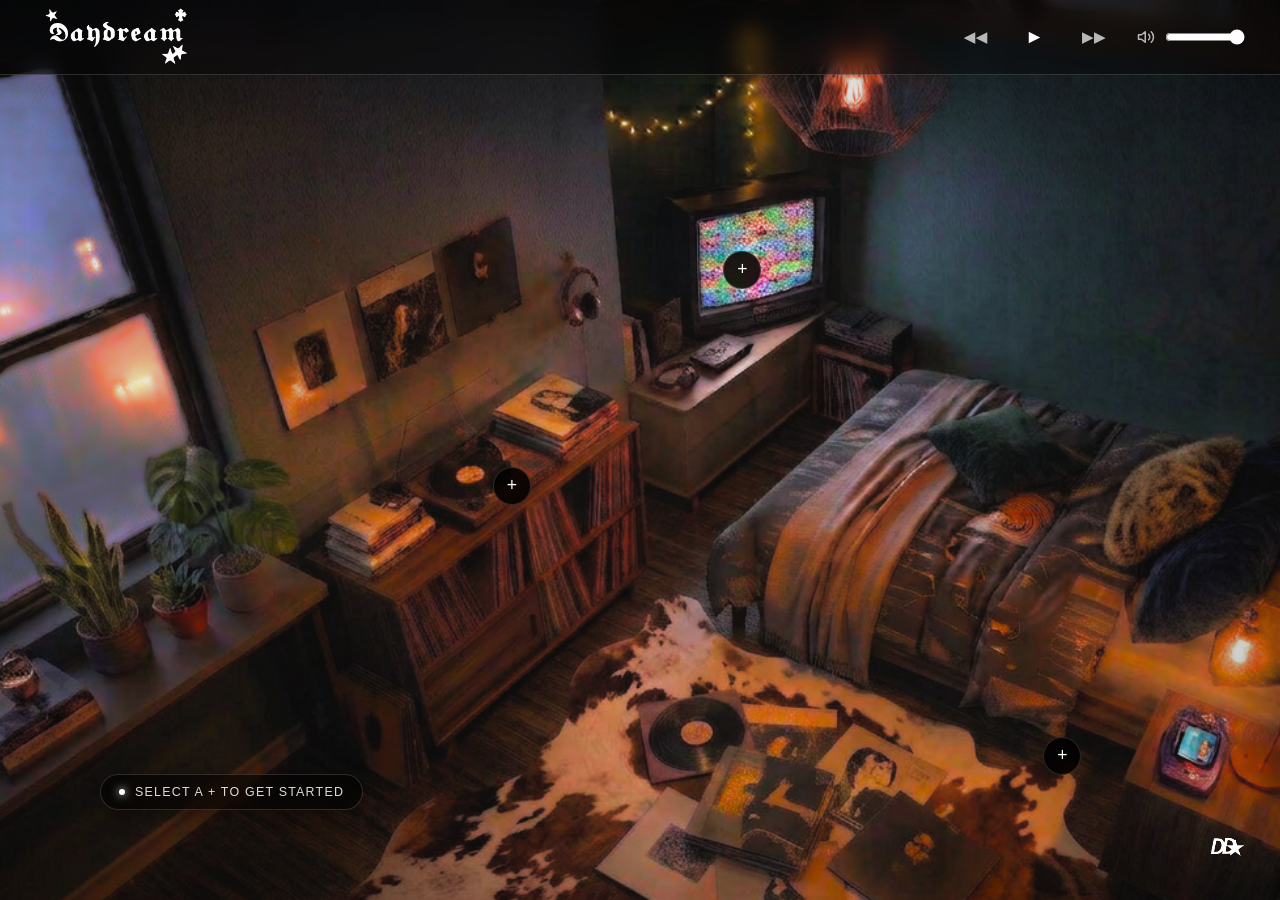
==== index.html @ a29df869 "Add files via upload" ====
<!DOCTYPE html>
<html lang="en">
<head>
    <meta charset="UTF-8">
    <meta name="viewport" content="width=device-width, initial-scale=1.0">
    <title>DAYDREAM | Interactive Audio Studio</title>
    <link rel="stylesheet" href="./scene.css">
</head>
<body>

    <header id="top-bar">
        <div class="top-bar-logo">
            <img src="./Images/DAYDREAM%20white.svg" alt="DAYDREAM Logo" class="secondary-logo-img">
        </div>
        <div class="top-bar-controls">
            <button id="top-prev-btn" class="top-ctrl-btn" aria-label="Previous Track">&#9664;&#9664;</button>
            <button id="top-play-btn" class="top-ctrl-btn sc-play-main" aria-label="Global Play / Pause">&#9658;</button>
            <button id="top-next-btn" class="top-ctrl-btn" aria-label="Next Track">&#9654;&#9654;</button>
            <div class="top-volume-wrapper">
                <svg class="top-vol-icon" viewBox="0 0 24 24" width="18" height="18" stroke="currentColor" stroke-width="2" fill="none" stroke-linecap="round" stroke-linejoin="round">
                    <polygon points="11 5 6 9 2 9 2 15 6 15 11 19 11 5"></polygon>
                    <path d="M19.07 4.93a10 10 0 0 1 0 14.14M15.54 8.46a5 5 0 0 1 0 7.07"></path>
                </svg>
                <input type="range" id="top-volume-slider" min="0" max="1" step="0.01" value="1" aria-label="Website Volume">
            </div>
        </div>
    </header>

    <main id="viewport">
        <div class="room-instruction">
            <span class="instruction-dot"></span>
            <span>Select a + to get started</span>
        </div>

        <div class="scene-wrapper">
            <img src="./Images/room_base.png" alt="Room Scene" class="room-bg">

            <button id="pin-music" class="hotspot-pin" style="top: 54%; left: 40%;" aria-label="Music Player">
                <span class="pin-icon">+</span>
                <span class="pin-label">
                    <span class="pin-title">Vinyl Player</span>
                    <span class="pin-sub">Listen to Tracks</span>
                </span>
            </button>

            <button id="pin-board" class="hotspot-pin" style="top: 84%; left: 83%;" aria-label="Sound Board">
                <span class="pin-icon">+</span>
                <span class="pin-label">
                    <span class="pin-title">Sound Board</span>
                    <span class="pin-sub">Sound Design & FX</span>
                </span>
            </button>

            <button id="pin-tv" class="hotspot-pin" style="top: 30%; left: 58%;" aria-label="Retro TV">
                <span class="pin-icon">+</span>
                <span class="pin-label">
                    <span class="pin-title">Watch TV</span>
                    <span class="pin-sub">Visual Media</span>
                </span>
            </button>
        </div>
    </main>

    <div class="corner-logo-fixed">
        <img src="./Images/DD%20white.svg" alt="DD Logo" class="footer-logo-img">
    </div>

    <div id="scrim" class="scrim"></div>

    <div id="modal-music" class="custom-modal">
        <button class="modal-close-btn" aria-label="Close modal">&times;</button>
        <div class="vinyl-sleeve-container">
            <div class="vinyl-disc">
                <div class="vinyl-label"></div>
            </div>
            <div class="vinyl-sleeve">
                <div class="sleeve-title">NOW PLAYING</div>
                <div class="vinyl-art-wrapper">
                    <iframe 
                        id="soundcloud-player" 
                        scrolling="no" 
                        frameborder="no" 
                        allow="autoplay; encrypted-media; clipboard-write" 
                        src="https://w.soundcloud.com/player/?url=https%3A//api.soundcloud.com/playlists/2013875739%3Fsecret_token%3Ds-tJqeAjSeWb6&color=%23ff5500&auto_play=false&hide_related=true&show_comments=false&show_user=false&show_reposts=false&show_teaser=false&visual=false">
                    </iframe>
                    <img id="dynamic-album-art" src="" alt="Album Art" class="album-art-layer">
                    <img src="./Images/Vinyl%20Texture.png" class="vinyl-texture-overlay" alt="Vinyl Texture">
                </div>
                <div class="sc-custom-controls">
                    <button id="sc-prev-btn" class="sc-ctrl-btn" aria-label="Previous Track">&#9664;&#9664;</button>
                    <button id="sc-play-btn" class="sc-ctrl-btn sc-play-main" aria-label="Play / Pause">&#9658;</button>
                    <button id="sc-next-btn" class="sc-ctrl-btn" aria-label="Next Track">&#9654;&#9654;</button>
                </div>
            </div>
        </div>
    </div>

    <div id="modal-tv" class="custom-modal">
        <button class="modal-close-btn" aria-label="Close modal">&times;</button>
        <div class="crt-tv-container">
            <div class="crt-screen-layer">
                <div id="youtube-player"></div>
                <div class="crt-title-blocker"></div>
                <div class="crt-left-blocker"></div>
                <div class="crt-logo-blocker"></div>
                <div class="crt-scanlines"></div>
                <div class="crt-diffuse-glow"></div>
                <div class="midnight-glow-overlay"></div>
            </div>
            <img src="./Images/TV Overlay.png" alt="Retro TV Frame" class="crt-overlay-img">
            
            <div class="tv-channel-controls">
                <button id="tv-prev-btn" class="tv-channel-btn" aria-label="Previous Video">&#9664; CH -</button>
                <span id="tv-channel-indicator" class="tv-channel-display">CH 01</span>
                <button id="tv-next-btn" class="tv-channel-btn" aria-label="Next Video">CH + &#9654;</button>
            </div>
        </div>
    </div>

    <div id="modal-board" class="custom-modal">
        <button class="modal-close-btn" aria-label="Close modal">&times;</button>
        <div class="gba-housing">
            <div class="gba-screen-bezel">
                <div class="gba-screen">
                    <div class="gba-fx-display">
                        <span id="fx-title" class="fx-label">01. SYNTH FX</span>
                        <strong id="fx-status">READY</strong>
                    </div>
                </div>
            </div>
            <div class="gba-controls-row">
                <div class="d-pad">
                    <button id="gba-prev-btn" class="d-pad-btn left" aria-label="Previous Track"></button>
                    <button id="gba-next-btn" class="d-pad-btn right" aria-label="Next Track"></button>
                    <button class="d-pad-btn up" aria-label="Up"></button>
                    <button class="d-pad-btn down" aria-label="Down"></button>
                    <div class="d-pad-center"></div>
                </div>
                <div class="action-buttons">
                    <button id="gba-play-btn" class="action-btn">A</button>
                    <button class="action-btn">B</button>
                </div>
            </div>
        </div>
    </div>

    <script src="https://w.soundcloud.com/player/api.js"></script>
    <script src="./script.js"></script>
</body>
</html>
---- scene.css ----
:root {
    --bg-color: #0b0b0b;
    --border-color: rgba(255, 255, 255, 0.15);
    --text-color: #ffffff;
    --top-bar-height: 75px;
}

* {
    box-sizing: border-box;
    margin: 0;
    padding: 0;
}

html, body {
    width: 100%;
    height: 100%;
    margin: 0;
    padding: 0;
    overflow: hidden;
    background-color: var(--bg-color);
    color: var(--text-color);
    font-family: -apple-system, BlinkMacSystemFont, 'Segoe UI', Roboto, Helvetica, Arial, sans-serif;
}

#top-bar {
    position: fixed;
    top: 0;
    left: 0;
    width: 100vw;
    height: var(--top-bar-height);
    background-color: rgba(0, 0, 0, 0.35);
    backdrop-filter: blur(10px);
    -webkit-backdrop-filter: blur(10px);
    z-index: 250; 
    display: flex;
    align-items: center;
    justify-content: space-between;
    padding: 0 35px;
    border-bottom: 1px solid var(--border-color);
    pointer-events: auto;
}

.top-bar-logo {
    display: flex;
    align-items: center;
}

.secondary-logo-img {
    height: 160px;
    width: auto;
    display: block;
}

.top-bar-controls {
    display: flex;
    align-items: center;
    gap: 25px;
}

.top-ctrl-btn {
    background: transparent;
    border: none;
    color: rgba(255, 255, 255, 0.7);
    padding: 6px;
    font-size: 0.85rem;
    font-weight: 600;
    letter-spacing: 1px;
    cursor: pointer;
    transition: color 0.2s ease, transform 0.2s ease;
}

.top-ctrl-btn:hover {
    color: #ffffff;
    transform: scale(1.15);
    background: transparent;
}

.top-volume-wrapper {
    display: flex;
    align-items: center;
    gap: 10px;
    background: transparent;
    border: none;
    padding: 0;
}

.top-vol-icon {
    width: 18px;
    height: 18px;
    stroke: rgba(255, 255, 255, 0.7);
    fill: none;
    display: block;
    transition: stroke 0.2s ease;
}

.top-volume-wrapper:hover .top-vol-icon {
    stroke: #ffffff;
}

#top-volume-slider {
    width: 80px;
    accent-color: #fff;
    cursor: pointer;
    background: transparent;
}

#viewport {
    position: fixed;
    top: 0;
    left: 0;
    width: 100vw;
    height: 100vh;
    overflow: hidden;
    display: flex;
    align-items: center;
    justify-content: center;
}

.room-instruction {
    position: fixed;
    left: 100px;
    bottom: 10%;
    z-index: 80;
    display: flex;
    align-items: center;
    gap: 10px;
    padding: 10px 18px;
    background: rgba(0, 0, 0, 0.6);
    backdrop-filter: blur(12px);
    -webkit-backdrop-filter: blur(12px);
    border: 1px solid var(--border-color);
    border-radius: 30px;
    font-size: 0.78rem;
    font-weight: 400;
    letter-spacing: 1.2px;
    text-transform: uppercase;
    color: rgba(255, 255, 255, 0.85);
    pointer-events: none;
    user-select: none;
    box-shadow: 0 4px 20px rgba(0, 0, 0, 0.4);
}

.instruction-dot {
    width: 6px;
    height: 6px;
    background-color: #ffffff;
    border-radius: 50%;
    box-shadow: 0 0 8px #ffffff;
    animation: pulseDot 2s infinite ease-in-out;
}

@keyframes pulseDot {
    0%, 100% { opacity: 0.3; transform: scale(0.8); }
    50% { opacity: 1; transform: scale(1.3); }
}

.scene-wrapper {
    position: relative;
    width: 100vw;
    height: 100vh;
    display: flex;
    align-items: center;
    justify-content: center;
}

.room-bg {
    width: 100vw;
    height: 100vh;
    object-fit: cover;
    object-position: center center;
    display: block;
    border: none;
    pointer-events: none;
    background-color: transparent;
}

.hotspot-pin {
    position: absolute;
    height: 38px;
    min-width: 38px;
    max-width: 38px;
    border-radius: 20px;
    background: rgba(0, 0, 0, 0.85);
    backdrop-filter: blur(10px);
    -webkit-backdrop-filter: blur(10px);
    border: 1px solid var(--border-color);
    color: #ffffff;
    display: inline-flex;
    align-items: center;
    padding: 0;
    cursor: pointer;
    z-index: 10;
    overflow: hidden;
    white-space: nowrap;
    outline: none;
    transform: translate(-50%, -50%);
    transition: max-width 0.45s cubic-bezier(0.16, 1, 0.3, 1),
                background-color 0.3s ease,
                border-color 0.3s ease,
                box-shadow 0.3s ease,
                transform 0.3s ease;
}

.hotspot-pin:hover {
    max-width: 280px;
    background: rgba(0, 0, 0, 0.95);
    border-color: rgba(255, 255, 255, 0.5);
    box-shadow: 0 8px 24px rgba(0, 0, 0, 0.6);
    transform: translate(-50%, -50%) scale(1.03);
}

.pin-icon {
    width: 36px;
    height: 36px;
    min-width: 36px;
    display: flex;
    align-items: center;
    justify-content: center;
    font-size: 1.1rem;
    font-weight: 300;
    line-height: 1;
    transition: transform 0.35s ease;
}

.hotspot-pin:hover .pin-icon {
    transform: rotate(45deg);
}

.pin-label {
    display: flex;
    flex-direction: column;
    justify-content: center;
    text-align: left;
    padding-right: 16px;
    padding-left: 2px;
    opacity: 0;
    transform: translateX(-6px);
    transition: opacity 0.3s ease 0.05s, transform 0.3s ease 0.05s;
    pointer-events: none;
}

.hotspot-pin:hover .pin-label {
    opacity: 1;
    transform: translateX(0);
}

.pin-title {
    font-size: 0.72rem;
    font-weight: 700;
    letter-spacing: 1px;
    text-transform: uppercase;
    color: #ffffff;
    line-height: 1.2;
}

.pin-sub {
    font-size: 0.63rem;
    color: rgba(255, 255, 255, 0.6);
    line-height: 1.2;
    margin-top: 1px;
}

.scrim {
    position: fixed;
    top: 0;
    left: 0;
    width: 100vw;
    height: 100vh;
    background: rgba(0, 0, 0, 0.75);
    backdrop-filter: blur(4px);
    -webkit-backdrop-filter: blur(4px);
    z-index: 150;
    opacity: 0;
    pointer-events: none;
    transition: opacity 0.5s ease;
}

.scrim.active {
    opacity: 1;
    pointer-events: auto;
}

.custom-modal {
    position: fixed;
    top: 50%;
    left: 50%;
    transform: translate(-50%, -50%) scale(0.85);
    z-index: 200;
    opacity: 0;
    pointer-events: none;
    visibility: hidden;
    transition: opacity 0.4s ease, transform 0.4s cubic-bezier(0.16, 1, 0.3, 1), visibility 0.4s ease;
}

.custom-modal.active {
    opacity: 1;
    pointer-events: auto;
    visibility: visible;
    transform: translate(-50%, -50%) scale(1);
}

.modal-close-btn {
    position: absolute;
    top: -40px;
    right: 0;
    background: none;
    border: none;
    color: #fff;
    font-size: 2.2rem;
    cursor: pointer;
    z-index: 210;
    line-height: 1;
}

.crt-tv-container {
    position: relative;
    width: 463px;
    max-width: 95vw;
    user-select: none;
    pointer-events: none;
}

.crt-overlay-img {
    position: relative;
    width: 100%;
    height: auto;
    display: block;
    z-index: 5;
    pointer-events: none;
    filter: drop-shadow(0 25px 50px rgba(0, 0, 0, 0.85));
}

.crt-screen-layer {
    position: absolute;
    top: 10.6%;
    left: 18.75%;
    width: 60.95%;
    height: 70%;
    background: #000;
    z-index: 2;
    pointer-events: auto;
    overflow: hidden;
    border-radius: 4px;
}

.crt-screen-layer iframe {
    position: absolute;
    top: 50%;
    left: 50%;
    transform: translate(-50%, -50%);
    width: 100%;
    height: 100%;
    border: none;
    object-fit: cover;
    z-index: 1;
    filter: contrast(135%) brightness(115%) saturate(125%);
    background: #000;
}

.crt-title-blocker {
    position: absolute;
    top: 0;
    left: 0;
    width: 100%;
    height: 25%;
    background: #000;
    z-index: 4;
    pointer-events: none;
}

.crt-left-blocker {
    position: absolute;
    top: 0;
    left: 0;
    width: 80%;
    height: 25%;
    background: #000;
    z-index: 4;
    pointer-events: none;
}

.crt-logo-blocker {
    position: absolute;
    bottom: 0;
    right: 0;
    width: 100%;
    height: 22%;
    background: #000;
    z-index: 4;
    pointer-events: none;
}

.crt-scanlines {
    position: absolute;
    top: 0;
    left: 0;
    width: 100%;
    height: 100%;
    pointer-events: none;
    z-index: 10;
    background: linear-gradient(rgba(18, 16, 16, 0) 50%, rgba(0, 0, 0, 0.24) 50%), 
                linear-gradient(90deg, rgba(255, 0, 80, 0.096), rgba(0, 255, 100, 0.064), rgba(0, 150, 255, 0.096), rgba(255, 140, 0, 0.096));
    background-size: 100% 3px, 8px 100%;
    opacity: 0.8;
    animation: crtFlicker 0.15s infinite;
}

.crt-diffuse-glow {
    position: absolute;
    top: 0;
    left: 0;
    width: 100%;
    height: 100%;
    pointer-events: none;
    z-index: 6;
    background: radial-gradient(circle at center, 
        rgba(0, 255, 100, 0.50) 0%, 
        rgba(0, 180, 255, 0.45) 35%, 
        rgba(255, 0, 150, 0.40) 70%, 
        rgba(255, 160, 0, 0.35) 100%);
    mix-blend-mode: screen;
    filter: brightness(1.6);
}

.midnight-glow-overlay {
    position: absolute;
    top: 0;
    left: 0;
    width: 100%;
    height: 100%;
    pointer-events: none;
    z-index: 11;
    background: 
        radial-gradient(circle at center, rgba(5, 10, 25, 0.15) 0%, rgba(2, 4, 10, 0.65) 90%),
        linear-gradient(135deg, rgba(10, 20, 50, 0.2), rgba(0, 0, 0, 0.5));
    mix-blend-mode: overlay;
    box-shadow: inset 0 0 35px rgba(0, 0, 0, 0.85);
    animation: midnightPulse 4s infinite ease-in-out;
}

@keyframes midnightPulse {
    0%, 100% { opacity: 0.75; }
    50% { opacity: 0.95; }
}

@keyframes crtFlicker {
    0% { opacity: 0.93; }
    50% { opacity: 1; }
    52% { opacity: 0.85; }
    54% { opacity: 0.98; }
    80% { opacity: 0.95; }
    100% { opacity: 0.93; }
}

.tv-channel-controls {
    position: absolute;
    bottom: -50px;
    left: 50%;
    transform: translateX(-50%);
    display: flex;
    align-items: center;
    gap: 20px;
    z-index: 10;
    pointer-events: auto;
    background: rgba(0, 0, 0, 0.75);
    padding: 8px 20px;
    border-radius: 20px;
    border: 1px solid rgba(255, 255, 255, 0.15);
    backdrop-filter: blur(8px);
}

.tv-channel-btn {
    background: transparent;
    border: none;
    color: rgba(255, 255, 255, 0.8);
    font-size: 0.75rem;
    font-weight: 700;
    letter-spacing: 1px;
    cursor: pointer;
    transition: color 0.2s ease, transform 0.2s ease;
}

.tv-channel-btn:hover {
    color: #ffffff;
    transform: scale(1.1);
}

.tv-channel-display {
    font-family: monospace;
    font-size: 0.85rem;
    color: #e63946;
    letter-spacing: 2px;
    min-width: 60px;
    text-align: center;
}

.vinyl-sleeve-container {
    position: relative;
    width: 380px;
    height: 440px;
    max-width: 80vw;
}

.vinyl-sleeve {
    position: absolute;
    top: 0;
    left: 0;
    width: 100%;
    height: 100%;
    background: transparent;
    border: none;
    z-index: 2;
    padding: 0;
    box-shadow: none;
    display: flex;
    flex-direction: column;
    justify-content: space-between;
}

.sleeve-title {
    font-size: 0.85rem;
    letter-spacing: 2px;
    margin-bottom: 8px;
    color: #fff;
    text-align: center;
}

.vinyl-art-wrapper {
    position: relative;
    width: 100%;
    aspect-ratio: 1 / 1;
    border-radius: 8px;
    overflow: hidden;
    background: #000;
    box-shadow: 0 15px 35px rgba(0,0,0,0.7);
}

.vinyl-art-wrapper iframe {
    position: absolute;
    top: -9999px;
    left: -9999px;
    width: 1px;
    height: 1px;
    opacity: 0;
    pointer-events: none;
}

.album-art-layer {
    position: absolute;
    top: 0;
    left: 0;
    width: 100%;
    height: 100%;
    object-fit: cover;
    z-index: 2;
    display: block;
}

.vinyl-texture-overlay {
    position: absolute;
    top: 0;
    left: 0;
    width: 100%;
    height: 100%;
    object-fit: cover;
    z-index: 5;
    pointer-events: none;
    mix-blend-mode: screen;
    opacity: 0.8;
}

.sc-custom-controls {
    display: flex;
    align-items: center;
    justify-content: center;
    gap: 25px;
    margin-top: 12px;
}

.sc-ctrl-btn {
    background: transparent;
    border: none;
    color: rgba(255, 255, 255, 0.7);
    padding: 6px;
    font-size: 0.85rem;
    cursor: pointer;
    transition: color 0.2s ease, transform 0.2s ease;
}

.sc-ctrl-btn:hover {
    color: #ffffff;
    transform: scale(1.15);
    background: transparent;
}

.sc-play-main {
    font-size: 1.2rem;
    font-weight: bold;
    color: #ffffff;
}

.vinyl-disc {
    position: absolute;
    top: 30px;
    left: 20px;
    width: 340px;
    height: 340px;
    background: repeating-radial-gradient(#111, #111 2px, #222 3px, #111 4px);
    border-radius: 50%;
    z-index: 1;
    display: flex;
    align-items: center;
    justify-content: center;
    transition: transform 0.6s cubic-bezier(0.16, 1, 0.3, 1);
    box-shadow: 0 10px 30px rgba(0,0,0,0.5);
}

.custom-modal.active .vinyl-disc {
    transform: translateX(130px) rotate(180deg);
}

.vinyl-label {
    width: 110px;
    height: 110px;
    background: #e63946;
    border-radius: 50%;
    border: 6px solid #000;
}

.gba-housing {
    width: 380px;
    max-width: 90vw;
    background: #2b2d42;
    border-radius: 25px 25px 40px 40px;
    padding: 20px;
    box-shadow: 0 20px 50px rgba(0,0,0,0.8);
    display: flex;
    flex-direction: column;
    gap: 20px;
}

.gba-screen-bezel {
    background: #111;
    padding: 15px;
    border-radius: 12px;
}

.gba-screen {
    background: #8ab17d;
    height: 150px;
    border-radius: 6px;
    padding: 15px;
    color: #1b263b;
    font-family: monospace;
    display: flex;
    align-items: center;
    justify-content: center;
    box-shadow: inset 0 0 10px rgba(0,0,0,0.2);
}

.gba-fx-display {
    text-align: center;
}

.fx-label {
    font-size: 0.7rem;
    letter-spacing: 1px;
    display: block;
    margin-bottom: 8px;
    opacity: 0.7;
}

.gba-controls-row {
    display: flex;
    justify-content: space-between;
    align-items: center;
    padding: 0 10px;
}

.d-pad {
    position: relative;
    width: 90px;
    height: 90px;
}

.d-pad-btn {
    position: absolute;
    background: #111;
    border: none;
    cursor: pointer;
}

.d-pad-btn.up { top: 0; left: 30px; width: 30px; height: 30px; }
.d-pad-btn.down { bottom: 0; left: 30px; width: 30px; height: 30px; }
.d-pad-btn.left { top: 30px; left: 0; width: 30px; height: 30px; }
.d-pad-btn.right { top: 30px; right: 0; width: 30px; height: 30px; }
.d-pad-center { position: absolute; top: 30px; left: 30px; width: 30px; height: 30px; background: #111; }

.action-buttons {
    display: flex;
    gap: 15px;
    transform: rotate(-12deg);
}

.action-btn {
    width: 42px;
    height: 42px;
    border-radius: 50%;
    background: #d62828;
    color: white;
    border: none;
    font-weight: bold;
    cursor: pointer;
    box-shadow: 0 4px 0 #900;
}

.action-btn:active {
    transform: translateY(4px);
    box-shadow: none;
}

.corner-logo-fixed {
    position: fixed;
    bottom: 30px;
    right: 30px;
    z-index: 90;
    pointer-events: none;
}

.footer-logo-img {
    height: 45px;
    width: auto;
    display: block;
}
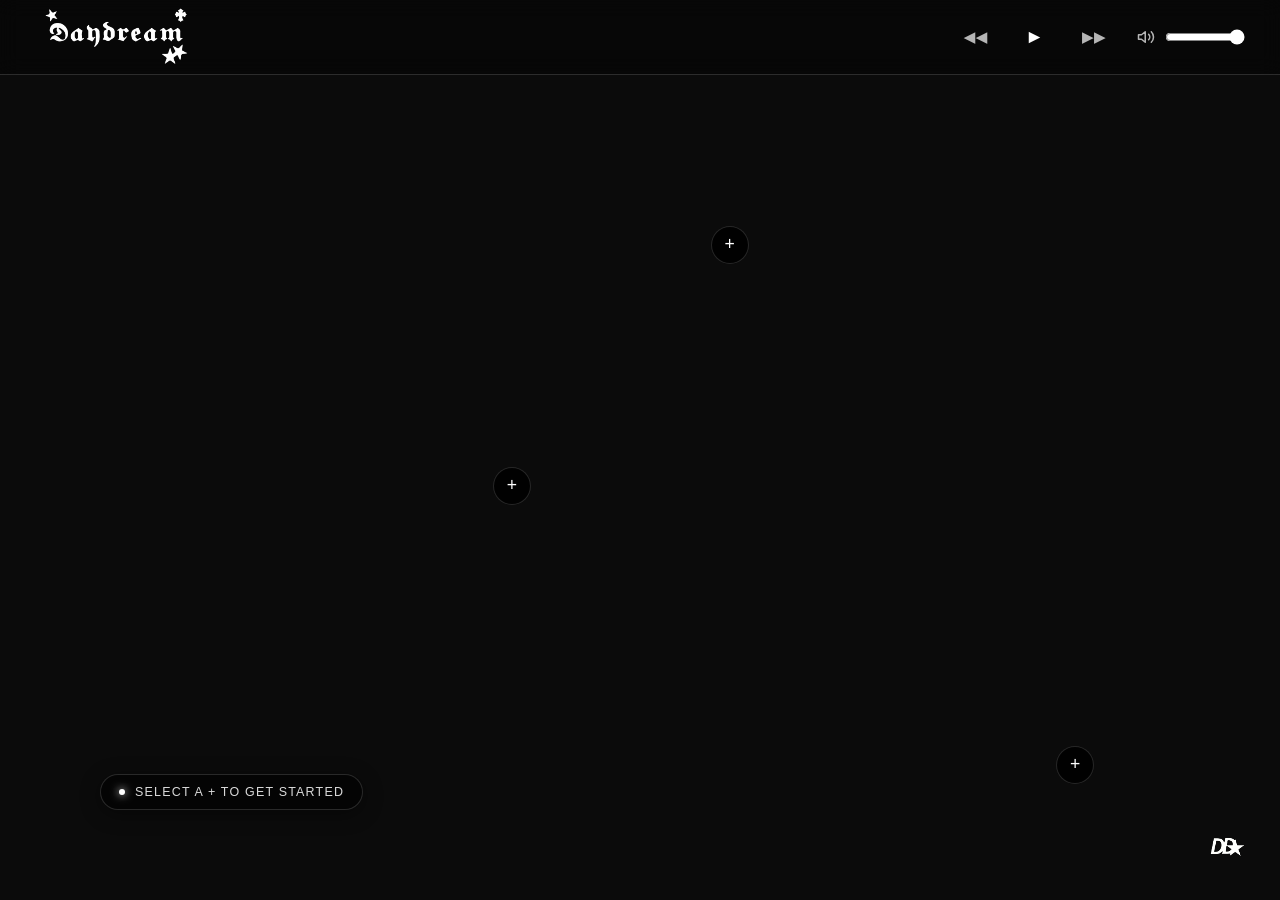
==== commit 90456929: "Update index.html" ====
--- a/index.html
+++ b/index.html
@@ -33,7 +33,7 @@
         </div>
 
         <div class="scene-wrapper">
-            <img src="./Images/room_base.png" alt="Room Scene" class="room-bg">
+            <!-- room_base.png is loaded via CSS background-image -->
 
             <button id="pin-music" class="hotspot-pin" style="top: 54%; left: 40%;" aria-label="Music Player">
                 <span class="pin-icon">+</span>
@@ -43,7 +43,7 @@
                 </span>
             </button>
 
-            <button id="pin-board" class="hotspot-pin" style="top: 84%; left: 83%;" aria-label="Sound Board">
+            <button id="pin-board" class="hotspot-pin" style="top: 85%; left: 84%;" aria-label="Sound Board">
                 <span class="pin-icon">+</span>
                 <span class="pin-label">
                     <span class="pin-title">Sound Board</span>
@@ -51,7 +51,7 @@
                 </span>
             </button>
 
-            <button id="pin-tv" class="hotspot-pin" style="top: 30%; left: 58%;" aria-label="Retro TV">
+            <button id="pin-tv" class="hotspot-pin" style="top: 27.2%; left: 57%;" aria-label="Retro TV">
                 <span class="pin-icon">+</span>
                 <span class="pin-label">
                     <span class="pin-title">Watch TV</span>
@@ -110,7 +110,7 @@
             <img src="./Images/TV Overlay.png" alt="Retro TV Frame" class="crt-overlay-img">
             
             <div class="tv-channel-controls">
-                <button id="tv-prev-btn" class="tv-channel-btn" aria-label="Previous Video">&#9664; CH -</button>
+                <button id="tv-prev-btn" class="tv-channel-btn" aria-label="Previous Video">CH - &#9664;</button>
                 <span id="tv-channel-indicator" class="tv-channel-display">CH 01</span>
                 <button id="tv-next-btn" class="tv-channel-btn" aria-label="Next Video">CH + &#9654;</button>
             </div>
@@ -119,8 +119,8 @@
 
     <div id="modal-board" class="custom-modal">
         <button class="modal-close-btn" aria-label="Close modal">&times;</button>
-        <div class="gba-housing">
-            <div class="gba-screen-bezel">
+        <div class="gba-housing-container">
+            <div class="gba-screen-layer">
                 <div class="gba-screen">
                     <div class="gba-fx-display">
                         <span id="fx-title" class="fx-label">01. SYNTH FX</span>
@@ -128,18 +128,12 @@
                     </div>
                 </div>
             </div>
-            <div class="gba-controls-row">
-                <div class="d-pad">
-                    <button id="gba-prev-btn" class="d-pad-btn left" aria-label="Previous Track"></button>
-                    <button id="gba-next-btn" class="d-pad-btn right" aria-label="Next Track"></button>
-                    <button class="d-pad-btn up" aria-label="Up"></button>
-                    <button class="d-pad-btn down" aria-label="Down"></button>
-                    <div class="d-pad-center"></div>
-                </div>
-                <div class="action-buttons">
-                    <button id="gba-play-btn" class="action-btn">A</button>
-                    <button class="action-btn">B</button>
-                </div>
+            <img src="./Images/GBA%20Overlay.png" alt="Game Boy Advance Overlay" class="gba-overlay-img">
+            
+            <div class="gba-interactive-controls">
+                <button id="gba-prev-btn" class="gba-hotspot-btn gba-dpad-left" aria-label="Previous Track"></button>
+                <button id="gba-next-btn" class="gba-hotspot-btn gba-dpad-right" aria-label="Next Track"></button>
+                <button id="gba-play-btn" class="gba-hotspot-btn gba-btn-a" aria-label="Play Sound"></button>
             </div>
         </div>
     </div>
@@ -147,4 +141,4 @@
     <script src="https://w.soundcloud.com/player/api.js"></script>
     <script src="./script.js"></script>
 </body>
-</html>+</html>
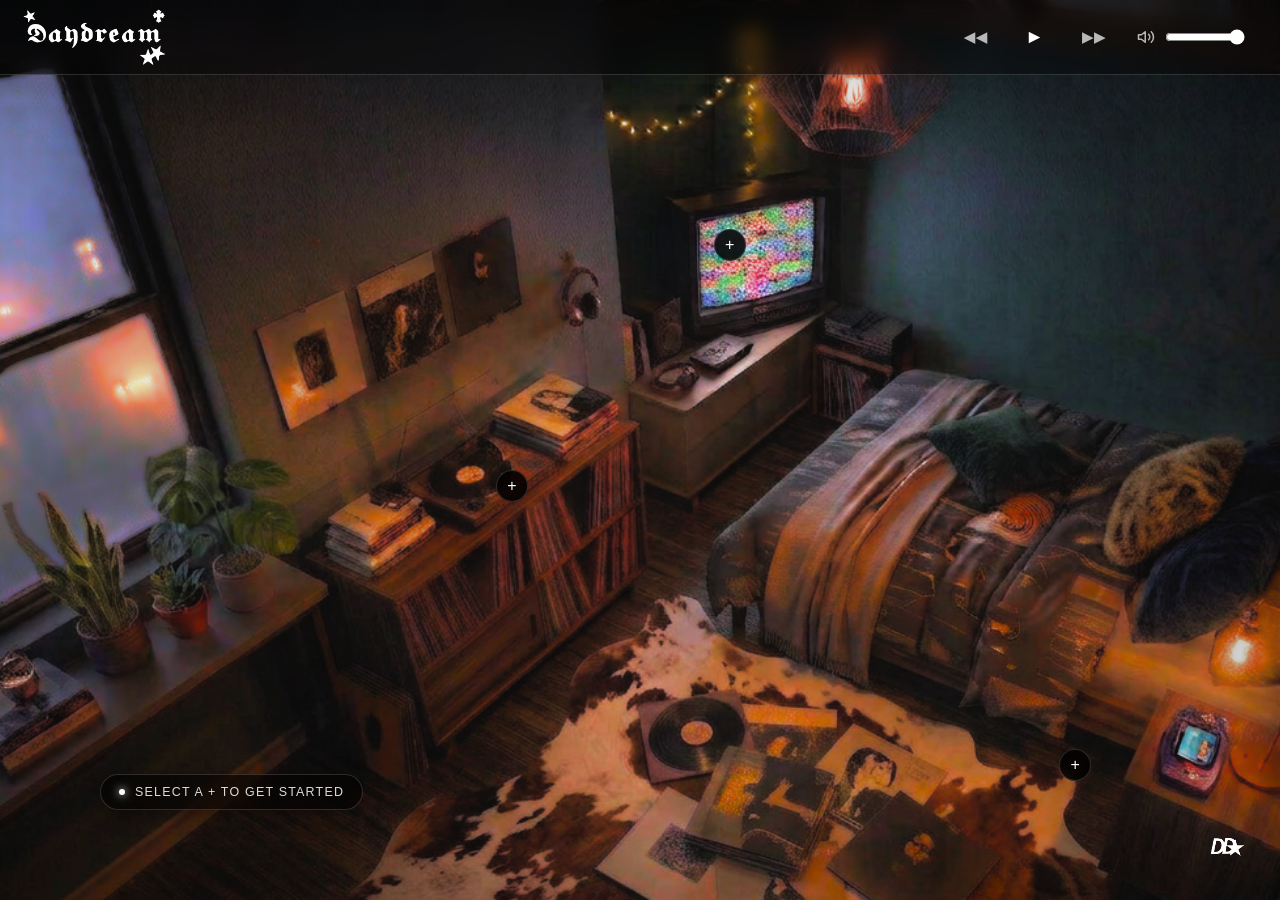
==== commit 2ebf4d54: "updates" ====
--- a/index.html
+++ b/index.html
@@ -33,8 +33,6 @@
         </div>
 
         <div class="scene-wrapper">
-            <!-- room_base.png is loaded via CSS background-image -->
-
             <button id="pin-music" class="hotspot-pin" style="top: 54%; left: 40%;" aria-label="Music Player">
                 <span class="pin-icon">+</span>
                 <span class="pin-label">
@@ -67,21 +65,22 @@
 
     <div id="scrim" class="scrim"></div>
 
+    <!-- Vinyl Player Modal -->
     <div id="modal-music" class="custom-modal">
-        <button class="modal-close-btn" aria-label="Close modal">&times;</button>
         <div class="vinyl-sleeve-container">
+            <button class="modal-close-btn vinyl-close-btn" aria-label="Close modal">&times;</button>
             <div class="vinyl-disc">
                 <div class="vinyl-label"></div>
             </div>
             <div class="vinyl-sleeve">
                 <div class="sleeve-title">NOW PLAYING</div>
                 <div class="vinyl-art-wrapper">
-                    <iframe 
-                        id="soundcloud-player" 
-                        scrolling="no" 
-                        frameborder="no" 
-                        allow="autoplay; encrypted-media; clipboard-write" 
-                        src="https://w.soundcloud.com/player/?url=https%3A//api.soundcloud.com/playlists/2013875739%3Fsecret_token%3Ds-tJqeAjSeWb6&color=%23ff5500&auto_play=false&hide_related=true&show_comments=false&show_user=false&show_reposts=false&show_teaser=false&visual=false">
+                    <iframe
+                        id="soundcloud-player"
+                        scrolling="no"
+                        frameborder="no"
+                        allow="autoplay; encrypted-media; clipboard-write"
+                        src="https://w.soundcloud.com/player/?url=https%3A//api.soundcloud.com/playlists/soundcloud%3Aplaylists%3A2013875739%3Fsecret_token%3Ds-tJqeAjSeWb6&color=%23ff5500&auto_play=false&hide_related=true&show_comments=false&show_user=false&show_reposts=false&show_teaser=false&visual=false">
                     </iframe>
                     <img id="dynamic-album-art" src="" alt="Album Art" class="album-art-layer">
                     <img src="./Images/Vinyl%20Texture.png" class="vinyl-texture-overlay" alt="Vinyl Texture">
@@ -95,9 +94,10 @@
         </div>
     </div>
 
+    <!-- TV Modal -->
     <div id="modal-tv" class="custom-modal">
-        <button class="modal-close-btn" aria-label="Close modal">&times;</button>
         <div class="crt-tv-container">
+            <button class="modal-close-btn tv-close-btn" aria-label="Close modal">&times;</button>
             <div class="crt-screen-layer">
                 <div id="youtube-player"></div>
                 <div class="crt-title-blocker"></div>
@@ -117,11 +117,16 @@
         </div>
     </div>
 
+    <!-- Sound Board (GBA) Modal -->
     <div id="modal-board" class="custom-modal">
-        <button class="modal-close-btn" aria-label="Close modal">&times;</button>
         <div class="gba-housing-container">
+            <button class="modal-close-btn board-close-btn" aria-label="Close modal">&times;</button>
             <div class="gba-screen-layer">
                 <div class="gba-screen">
+                    <!-- GBA Boot Logo Animation Layer -->
+                    <div id="gba-boot-screen">
+                        <img src="./Images/GBA Open Logo.png" alt="Game Boy Advance Boot Logo" class="gba-open-logo-img">
+                    </div>
                     <div class="gba-fx-display">
                         <span id="fx-title" class="fx-label">01. SYNTH FX</span>
                         <strong id="fx-status">READY</strong>
@@ -131,9 +136,9 @@
             <img src="./Images/GBA%20Overlay.png" alt="Game Boy Advance Overlay" class="gba-overlay-img">
             
             <div class="gba-interactive-controls">
-                <button id="gba-prev-btn" class="gba-hotspot-btn gba-dpad-left" aria-label="Previous Track"></button>
-                <button id="gba-next-btn" class="gba-hotspot-btn gba-dpad-right" aria-label="Next Track"></button>
-                <button id="gba-play-btn" class="gba-hotspot-btn gba-btn-a" aria-label="Play Sound"></button>
+                <button id="gba-prev-btn" class="gba-hotspot-btn gba-dpad-left" aria-label="Up / Previous"></button>
+                <button id="gba-next-btn" class="gba-hotspot-btn gba-dpad-right" aria-label="Down / Next"></button>
+                <button id="gba-play-btn" class="gba-hotspot-btn gba-btn-a" aria-label="Confirm / Play"></button>
             </div>
         </div>
     </div>
@@ -141,4 +146,4 @@
     <script src="https://w.soundcloud.com/player/api.js"></script>
     <script src="./script.js"></script>
 </body>
-</html>
+</html>
--- a/scene.css
+++ b/scene.css
@@ -1,3 +1,10 @@
+@font-face {
+    font-family: 'GBA Font';
+    src: url('./Fonts/GBA font.ttf') format('truetype');
+    font-weight: normal;
+    font-style: normal;
+}
+
 :root {
     --bg-color: #0b0b0b;
     --border-color: rgba(255, 255, 255, 0.15);
@@ -19,7 +26,7 @@
     overflow: hidden;
     background-color: var(--bg-color);
     color: var(--text-color);
-    font-family: -apple-system, BlinkMacSystemFont, 'Segoe UI', Roboto, Helvetica, Arial, sans-serif;
+    font-family: -apple-system, BlinkMacSystemFont, 'Segoe UI', Roboto, sans-serif;
 }
 
 #top-bar {
@@ -43,6 +50,8 @@
 .top-bar-logo {
     display: flex;
     align-items: center;
+    margin-left: -22px;
+    margin-top: 2.8px;
 }
 
 .secondary-logo-img {
@@ -114,6 +123,7 @@
     display: flex;
     align-items: center;
     justify-content: center;
+    background-color: var(--bg-color);
 }
 
 .room-instruction {
@@ -161,40 +171,39 @@
     display: flex;
     align-items: center;
     justify-content: center;
-}
-
-.room-bg {
-    width: 100vw;
-    height: 100vh;
-    object-fit: cover;
-    object-position: center center;
-    display: block;
-    border: none;
-    pointer-events: none;
-    background-color: transparent;
+    background-image: url('./Images/room_base.png');
+    background-size: cover;
+    background-position: center;
+    background-repeat: no-repeat;
 }
 
 .hotspot-pin {
     position: absolute;
-    height: 38px;
-    min-width: 38px;
-    max-width: 38px;
-    border-radius: 20px;
+    width: 32px;
+    height: 32px;
+    min-width: 32px;
+    min-height: 32px;
+    max-width: 32px;
+    max-height: 32px;
+    padding: 0;
+    margin: 0;
+    border-radius: 16px;
     background: rgba(0, 0, 0, 0.85);
     backdrop-filter: blur(10px);
     -webkit-backdrop-filter: blur(10px);
     border: 1px solid var(--border-color);
     color: #ffffff;
-    display: inline-flex;
-    align-items: center;
-    padding: 0;
+    display: flex;
+    align-items: center;
+    justify-content: flex-start;
     cursor: pointer;
     z-index: 10;
     overflow: hidden;
     white-space: nowrap;
     outline: none;
     transform: translate(-50%, -50%);
-    transition: max-width 0.45s cubic-bezier(0.16, 1, 0.3, 1),
+    transition: width 0.45s cubic-bezier(0.16, 1, 0.3, 1),
+                padding-right 0.45s cubic-bezier(0.16, 1, 0.3, 1),
                 background-color 0.3s ease,
                 border-color 0.3s ease,
                 box-shadow 0.3s ease,
@@ -202,7 +211,9 @@
 }
 
 .hotspot-pin:hover {
-    max-width: 280px;
+    width: auto;
+    max-width: none;
+    padding-right: 18px;
     background: rgba(0, 0, 0, 0.95);
     border-color: rgba(255, 255, 255, 0.5);
     box-shadow: 0 8px 24px rgba(0, 0, 0, 0.6);
@@ -210,15 +221,21 @@
 }
 
 .pin-icon {
-    width: 36px;
-    height: 36px;
-    min-width: 36px;
-    display: flex;
-    align-items: center;
-    justify-content: center;
-    font-size: 1.1rem;
+    display: flex;
+    align-items: center;
+    justify-content: center;
+    min-width: 32px;
+    width: 32px;
+    height: 32px;
+    margin: 0;
+    padding: 0;
+    font-size: 1.0rem;
     font-weight: 300;
     line-height: 1;
+    flex-shrink: 0;
+    position: relative;
+    top: 0px; 
+    left: -1px; 
     transition: transform 0.35s ease;
 }
 
@@ -227,11 +244,15 @@
 }
 
 .pin-label {
+    position: relative;
+    top: auto;
+    left: auto;
+    height: 32px;
     display: flex;
     flex-direction: column;
     justify-content: center;
     text-align: left;
-    padding-right: 16px;
+    padding-right: 0px;
     padding-left: 2px;
     opacity: 0;
     transform: translateX(-6px);
@@ -282,46 +303,82 @@
 
 .custom-modal {
     position: fixed;
-    top: 50%;
-    left: 50%;
-    transform: translate(-50%, -50%) scale(0.85);
+    top: 0;
+    left: 0;
+    width: 100vw;
+    height: 100vh;
+    display: flex;
+    align-items: center;
+    justify-content: center;
     z-index: 200;
     opacity: 0;
     pointer-events: none;
     visibility: hidden;
-    transition: opacity 0.4s ease, transform 0.4s cubic-bezier(0.16, 1, 0.3, 1), visibility 0.4s ease;
+    margin: 0;
+    transition: opacity 0.4s ease, visibility 0.4s ease;
 }
 
 .custom-modal.active {
     opacity: 1;
     pointer-events: auto;
     visibility: visible;
-    transform: translate(-50%, -50%) scale(1);
 }
 
 .modal-close-btn {
     position: absolute;
-    top: -40px;
-    right: 0;
-    background: none;
+    background: transparent;
     border: none;
-    color: #fff;
-    font-size: 2.2rem;
+    width: auto;
+    height: auto;
+    display: flex;
+    align-items: center;
+    justify-content: center;
+    color: rgba(255, 255, 255, 0.6);
+    font-size: 2rem;
     cursor: pointer;
-    z-index: 210;
+    z-index: 300;
     line-height: 1;
-}
-
-.crt-tv-container {
+    transition: color 0.2s ease, transform 0.2s ease;
+}
+
+.modal-close-btn:hover {
+    background: transparent;
+    color: #ffffff;
+    transform: scale(1.15);
+}
+
+.vinyl-close-btn {
+    top: -25px;
+    right: -25px;
+}
+
+.tv-close-btn {
+    top: 10px;
+    right: -25px;
+}
+
+.board-close-btn {
+    top: 40px;
+    right: -40px;
+}
+
+.crt-tv-container,
+.vinyl-sleeve-container,
+.gba-housing-container {
     position: relative;
-    width: 463px;
-    max-width: 95vw;
+    width: 420px;
+    height: 440px;
+    max-width: 90vw;
+    max-height: 90vh;
+    display: flex;
+    flex-direction: column;
+    align-items: center;
+    justify-content: center;
     user-select: none;
-    pointer-events: none;
 }
 
 .crt-overlay-img {
-    position: relative;
+    position: absolute;
     width: 100%;
     height: auto;
     display: block;
@@ -332,10 +389,10 @@
 
 .crt-screen-layer {
     position: absolute;
-    top: 10.6%;
+    top: 20%;
     left: 18.75%;
     width: 60.95%;
-    height: 70%;
+    height: 50%;
     background: #000;
     z-index: 2;
     pointer-events: auto;
@@ -362,7 +419,7 @@
     top: 0;
     left: 0;
     width: 100%;
-    height: 25%;
+    height: 22.3%;
     background: #000;
     z-index: 4;
     pointer-events: none;
@@ -373,7 +430,7 @@
     top: 0;
     left: 0;
     width: 80%;
-    height: 25%;
+    height: 22.3%;
     background: #000;
     z-index: 4;
     pointer-events: none;
@@ -486,7 +543,6 @@
 }
 
 .tv-channel-display {
-    font-family: monospace;
     font-size: 0.85rem;
     color: #e63946;
     letter-spacing: 2px;
@@ -494,17 +550,8 @@
     text-align: center;
 }
 
-.vinyl-sleeve-container {
-    position: relative;
-    width: 380px;
-    height: 440px;
-    max-width: 80vw;
-}
-
 .vinyl-sleeve {
     position: absolute;
-    top: 0;
-    left: 0;
     width: 100%;
     height: 100%;
     background: transparent;
@@ -514,7 +561,8 @@
     box-shadow: none;
     display: flex;
     flex-direction: column;
-    justify-content: space-between;
+    justify-content: center;
+    align-items: center;
 }
 
 .sleeve-title {
@@ -527,7 +575,7 @@
 
 .vinyl-art-wrapper {
     position: relative;
-    width: 100%;
+    width: 320px;
     aspect-ratio: 1 / 1;
     border-radius: 8px;
     overflow: hidden;
@@ -601,122 +649,177 @@
 
 .vinyl-disc {
     position: absolute;
-    top: 30px;
-    left: 20px;
-    width: 340px;
-    height: 340px;
-    background: repeating-radial-gradient(#111, #111 2px, #222 3px, #111 4px);
+    width: 337px;
+    height: 337px;
+    background-image: url('./Images/vinyl%20record.png');
+    background-size: cover;
+    background-position: center;
+    background-repeat: no-repeat;
     border-radius: 50%;
     z-index: 1;
-    display: flex;
-    align-items: center;
-    justify-content: center;
+    display: absolute;
+    left: 65px;
+    top: 40px;
+    align-items: center;
+    justify-content: center;
+    transform: translateX(120px) rotate(180deg);
     transition: transform 0.6s cubic-bezier(0.16, 1, 0.3, 1);
-    box-shadow: 0 10px 30px rgba(0,0,0,0.5);
+    box-shadow: none;
 }
 
 .custom-modal.active .vinyl-disc {
-    transform: translateX(130px) rotate(180deg);
+    transform: translateX(120px) rotate(180deg);
+}
+
+@keyframes spinRecord {
+    0% {
+        transform: translateX(120px) rotate(180deg);
+    }
+    100% {
+        transform: translateX(120px) rotate(540deg);
+    }
+}
+
+.vinyl-disc.spinning {
+    animation: spinRecord 3s linear infinite;
+    animation-play-state: running;
+}
+
+.vinyl-disc.paused {
+    animation-play-state: paused;
 }
 
 .vinyl-label {
-    width: 110px;
-    height: 110px;
-    background: #e63946;
-    border-radius: 50%;
-    border: 6px solid #000;
-}
-
-.gba-housing {
-    width: 380px;
-    max-width: 90vw;
-    background: #2b2d42;
-    border-radius: 25px 25px 40px 40px;
-    padding: 20px;
-    box-shadow: 0 20px 50px rgba(0,0,0,0.8);
+    display: none;
+}
+
+.gba-overlay-img {
+    position: absolute;
+    width: 100%;
+    height: auto;
+    display: block;
+    z-index: 5;
+    pointer-events: none;
+    filter: drop-shadow(0 25px 50px rgba(0, 0, 0, 0.85));
+}
+
+.gba-screen-layer {
+    position: absolute;
+    top: 32.05%;
+    left: 27%;
+    width: 60%;
+    height: 30%;
+    background: #8ab17d;
+    z-index: 2;
+    pointer-events: auto;
+    overflow: hidden;
+    border-radius: 8px;
+    display: flex;
+    align-items: center;
+    justify-content: center;
+    font-family: 'GBA Font', sans-serif;
+}
+
+.gba-screen {
+    width: 100%;
+    height: 100%;
+    padding: 6px 8px;
+    color: #1b263b;
     display: flex;
     flex-direction: column;
-    gap: 20px;
-}
-
-.gba-screen-bezel {
-    background: #111;
-    padding: 15px;
-    border-radius: 12px;
-}
-
-.gba-screen {
-    background: #8ab17d;
-    height: 150px;
-    border-radius: 6px;
-    padding: 15px;
+    align-items: stretch;
+    justify-content: flex-start;
+    box-shadow: inset 0 0 15px rgba(0,0,0,0.3);
+    font-family: 'GBA Font', sans-serif;
+    overflow-y: auto;
+    overflow-x: hidden;
+    scroll-behavior: smooth;
+    box-sizing: border-box;
+}
+
+.gba-menu-list {
+    display: flex;
+    flex-direction: column;
+    width: 100%;
+    justify-content: flex-start;
+    gap: 2px;
+}
+
+.gba-menu-item {
+    font-size: 0.52rem;
     color: #1b263b;
-    font-family: monospace;
-    display: flex;
-    align-items: center;
-    justify-content: center;
-    box-shadow: inset 0 0 10px rgba(0,0,0,0.2);
+    padding: 3px 5px;
+    line-height: 1.2;
+    border-radius: 2px;
+    white-space: nowrap;
+    overflow: hidden;
+    text-overflow: ellipsis;
+    transition: background 0.1s ease, color 0.1s ease;
+    font-family: 'GBA Font', sans-serif;
+    flex-shrink: 0;
+    width: 100%;
+    box-sizing: border-box;
+}
+
+.gba-menu-item.active {
+    background: #1b263b;
+    color: #8ab17d;
+    font-weight: bold;
 }
 
 .gba-fx-display {
     text-align: center;
+    width: 100%;
+    font-family: 'GBA Font', sans-serif;
 }
 
 .fx-label {
-    font-size: 0.7rem;
+    font-size: 0.75rem;
     letter-spacing: 1px;
     display: block;
     margin-bottom: 8px;
     opacity: 0.7;
 }
 
-.gba-controls-row {
-    display: flex;
-    justify-content: space-between;
-    align-items: center;
-    padding: 0 10px;
-}
-
-.d-pad {
-    position: relative;
-    width: 90px;
-    height: 90px;
-}
-
-.d-pad-btn {
-    position: absolute;
-    background: #111;
+.gba-interactive-controls {
+    position: absolute;
+    top: 0;
+    left: 0;
+    width: 100%;
+    height: 100%;
+    z-index: 10;
+    pointer-events: none;
+}
+
+.gba-hotspot-btn {
+    position: absolute;
+    background: transparent;
     border: none;
     cursor: pointer;
-}
-
-.d-pad-btn.up { top: 0; left: 30px; width: 30px; height: 30px; }
-.d-pad-btn.down { bottom: 0; left: 30px; width: 30px; height: 30px; }
-.d-pad-btn.left { top: 30px; left: 0; width: 30px; height: 30px; }
-.d-pad-btn.right { top: 30px; right: 0; width: 30px; height: 30px; }
-.d-pad-center { position: absolute; top: 30px; left: 30px; width: 30px; height: 30px; background: #111; }
-
-.action-buttons {
-    display: flex;
-    gap: 15px;
-    transform: rotate(-12deg);
-}
-
-.action-btn {
-    width: 42px;
-    height: 42px;
+    pointer-events: auto;
+    outline: none;
+}
+
+.gba-dpad-left {
+    top: 37%;
+    left: 6%;
+    width: 45px;
+    height: 20px;
+}
+
+.gba-dpad-right {
+    top: 37%;
+    left: 13%;
+    width: 45px;
+    height: 20px;
+}
+
+.gba-btn-a {
+    top: 64%;
+    right: 17%;
+    width: 45px;
+    height: 45px;
     border-radius: 50%;
-    background: #d62828;
-    color: white;
-    border: none;
-    font-weight: bold;
-    cursor: pointer;
-    box-shadow: 0 4px 0 #900;
-}
-
-.action-btn:active {
-    transform: translateY(4px);
-    box-shadow: none;
 }
 
 .corner-logo-fixed {
@@ -731,4 +834,59 @@
     height: 45px;
     width: auto;
     display: block;
+}
+
+#gba-boot-screen {
+    position: absolute;
+    top: 4%;
+    left: -7.5%;
+    width: 90%;
+    height: 90%;
+    background-color: #8ab17d;
+    display: flex;
+    align-items: center;
+    justify-content: center;
+    z-index: 20;
+    opacity: 0;
+    pointer-events: none;
+    transition: opacity 0.3s ease;
+}
+
+#gba-boot-screen.active {
+    opacity: 1;
+    pointer-events: auto;
+}
+
+.gba-open-logo-img {
+    width: 80%;
+    height: auto;
+    transform: translateY(-20px) scale(0.9);
+    opacity: 0;
+}
+
+#gba-boot-screen.play-animation .gba-open-logo-img {
+    animation: gbaBootDrop 1.8s cubic-bezier(0.1, 0.9, 0.2, 1) 0.25s forwards;
+}
+
+@keyframes gbaBootDrop {
+    0% {
+        transform: translateY(-40px) scale(0.8);
+        opacity: 0;
+    }
+    30% {
+        transform: translateY(0) scale(1.05);
+        opacity: 1;
+    }
+    50% {
+        transform: translateY(0) scale(1);
+        opacity: 1;
+    }
+    80% {
+        transform: translateY(0) scale(1);
+        opacity: 1;
+    }
+    100% {
+        transform: translateY(0) scale(1);
+        opacity: 0;
+    }
 }
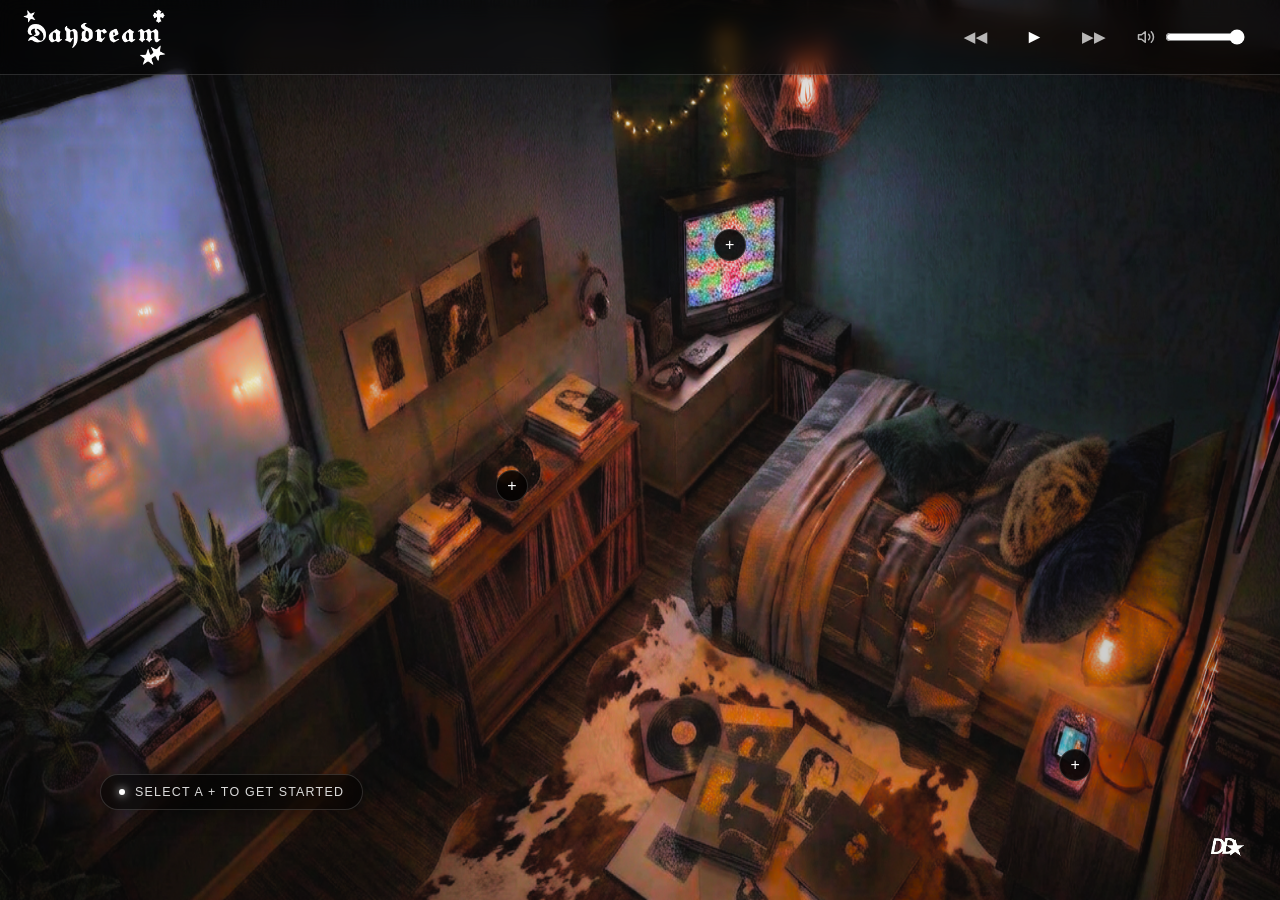
==== commit 4e3dc22f: "updates" ====
--- a/index.html
+++ b/index.html
@@ -27,12 +27,12 @@
     </header>
 
     <main id="viewport">
-        <div class="room-instruction">
+        <div id="room-instruction" class="room-instruction">
             <span class="instruction-dot"></span>
             <span>Select a + to get started</span>
         </div>
 
-        <div class="scene-wrapper">
+        <div class="scene-wrapper" style="background-image: url('./Images/room_base.png');">
             <button id="pin-music" class="hotspot-pin" style="top: 54%; left: 40%;" aria-label="Music Player">
                 <span class="pin-icon">+</span>
                 <span class="pin-label">
@@ -145,5 +145,18 @@
 
     <script src="https://w.soundcloud.com/player/api.js"></script>
     <script src="./script.js"></script>
+    <script>
+        document.addEventListener("DOMContentLoaded", () => {
+            const instruction = document.getElementById("room-instruction");
+            
+            if (window.innerWidth <= 1024 && instruction) {
+                instruction.classList.add("mobile-intro-center");
+                
+                setTimeout(() => {
+                    instruction.classList.add("fade-out");
+                }, 3000);
+            }
+        });
+    </script>
 </body>
 </html>
--- a/scene.css
+++ b/scene.css
@@ -23,10 +23,11 @@
     height: 100%;
     margin: 0;
     padding: 0;
-    overflow: hidden;
     background-color: var(--bg-color);
     color: var(--text-color);
     font-family: -apple-system, BlinkMacSystemFont, 'Segoe UI', Roboto, sans-serif;
+    overflow: hidden;
+    -webkit-overflow-scrolling: touch;
 }
 
 #top-bar {
@@ -114,15 +115,16 @@
 }
 
 #viewport {
-    position: fixed;
+    position: relative;
     top: 0;
     left: 0;
     width: 100vw;
     height: 100vh;
-    overflow: hidden;
-    display: flex;
-    align-items: center;
-    justify-content: center;
+    overflow-x: auto;
+    overflow-y: hidden;
+    -webkit-overflow-scrolling: touch;
+    display: flex;
+    align-items: center;
     background-color: var(--bg-color);
 }
 
@@ -148,6 +150,20 @@
     pointer-events: none;
     user-select: none;
     box-shadow: 0 4px 20px rgba(0, 0, 0, 0.4);
+    transition: opacity 0.6s ease, transform 0.6s ease;
+}
+
+@media (max-width: 1024px) {
+    .room-instruction.mobile-intro-center {
+        left: 50% !important;
+        bottom: 50% !important;
+        transform: translate(-50%, 50%) scale(1.1);
+    }
+}
+
+.room-instruction.fade-out {
+    opacity: 0;
+    pointer-events: none;
 }
 
 .instruction-dot {
@@ -164,17 +180,26 @@
     50% { opacity: 1; transform: scale(1.3); }
 }
 
+/* Default Desktop/Laptop: Fills the screen completely without black side bars */
 .scene-wrapper {
     position: relative;
     width: 100vw;
     height: 100vh;
-    display: flex;
-    align-items: center;
-    justify-content: center;
-    background-image: url('./Images/room_base.png');
-    background-size: cover;
+    max-width: none;
+    max-height: none;
+    flex-shrink: 0;
+    display: block;
+    background-size: 100% 100%;
     background-position: center;
     background-repeat: no-repeat;
+}
+
+/* Mobile & smaller screens: Switches back to native 1261x688 aspect ratio with horizontal scroll */
+@media (max-width: 1024px) {
+    .scene-wrapper {
+        width: calc(100vh * (1261 / 688));
+        background-size: 100% 100vh;
+    }
 }
 
 .hotspot-pin {
@@ -825,9 +850,16 @@
 .corner-logo-fixed {
     position: fixed;
     bottom: 30px;
-    right: 30px;
+    left: 30px;
     z-index: 90;
     pointer-events: none;
+}
+
+@media (min-width: 1025px) {
+    .corner-logo-fixed {
+        left: auto;
+        right: 30px;
+    }
 }
 
 .footer-logo-img {
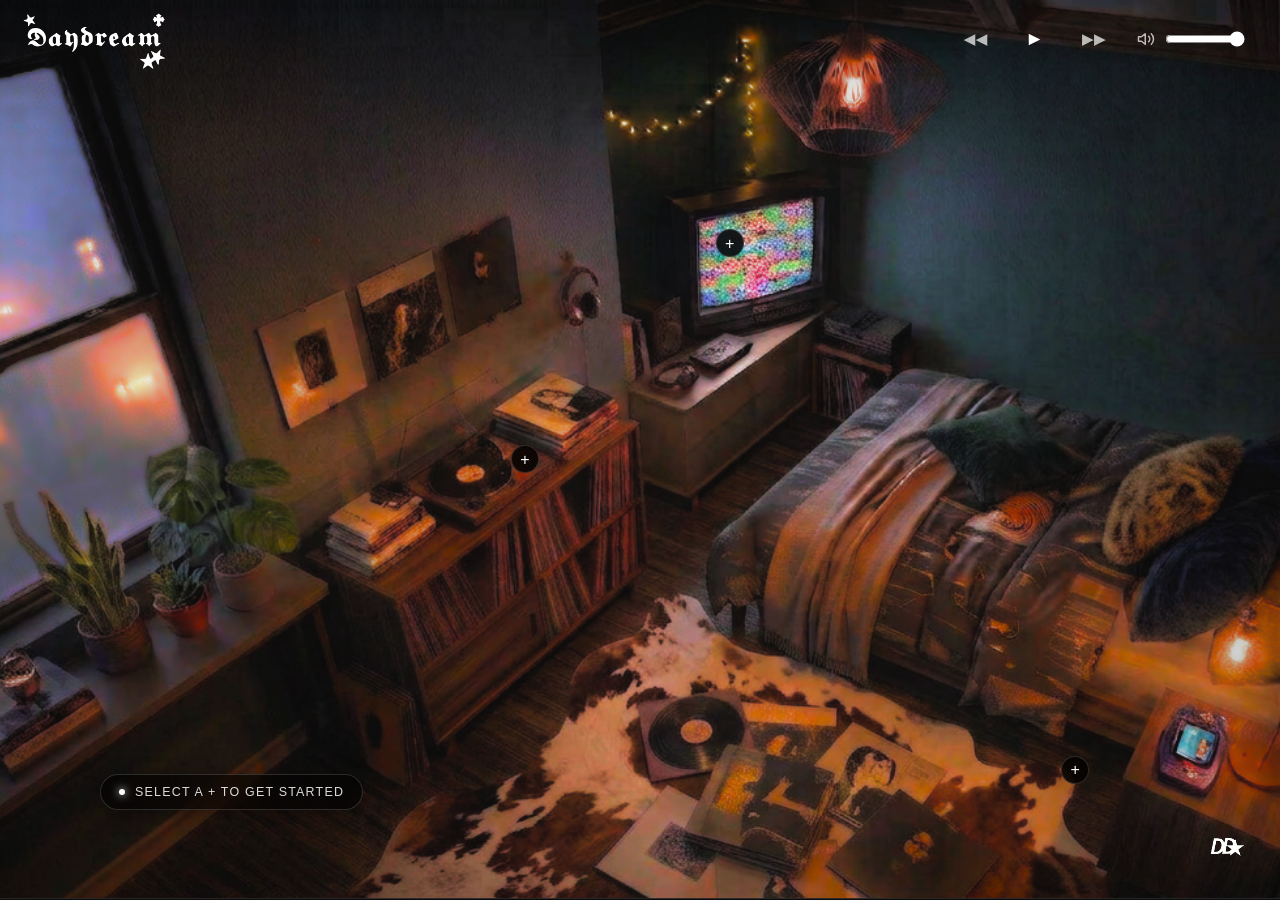
==== commit 0b6e6c8a: "update" ====
--- a/index.html
+++ b/index.html
@@ -5,6 +5,25 @@
     <meta name="viewport" content="width=device-width, initial-scale=1.0">
     <title>DAYDREAM | Interactive Audio Studio</title>
     <link rel="stylesheet" href="./scene.css">
+    <style>
+        @media (min-width: 1025px) {
+            #pin-tv {
+                top: 27% !important;
+            }
+            #pin-board {
+                top: 85.5% !important;
+            }
+        }
+
+        .pin-label {
+            line-height: 1.1;
+        }
+        
+        .pin-sub {
+            margin-top: -2px;
+            display: block;
+        }
+    </style>
 </head>
 <body>
 
@@ -32,8 +51,8 @@
             <span>Select a + to get started</span>
         </div>
 
-        <div class="scene-wrapper" style="background-image: url('./Images/room_base.png');">
-            <button id="pin-music" class="hotspot-pin" style="top: 54%; left: 40%;" aria-label="Music Player">
+        <div class="scene-wrapper" style="background-image: url('./Images/room.svg');">
+            <button id="pin-music" class="hotspot-pin" style="top: 51%; left: 41%;" aria-label="Music Player">
                 <span class="pin-icon">+</span>
                 <span class="pin-label">
                     <span class="pin-title">Vinyl Player</span>
@@ -41,7 +60,7 @@
                 </span>
             </button>
 
-            <button id="pin-board" class="hotspot-pin" style="top: 85%; left: 84%;" aria-label="Sound Board">
+            <button id="pin-board" class="hotspot-pin" style="top: 84.5%; left: 84%;" aria-label="Sound Board">
                 <span class="pin-icon">+</span>
                 <span class="pin-label">
                     <span class="pin-title">Sound Board</span>
@@ -49,7 +68,7 @@
                 </span>
             </button>
 
-            <button id="pin-tv" class="hotspot-pin" style="top: 27.2%; left: 57%;" aria-label="Retro TV">
+            <button id="pin-tv" class="hotspot-pin" style="top: 29%; left: 57%;" aria-label="Retro TV">
                 <span class="pin-icon">+</span>
                 <span class="pin-label">
                     <span class="pin-title">Watch TV</span>
@@ -68,7 +87,6 @@
     <!-- Vinyl Player Modal -->
     <div id="modal-music" class="custom-modal">
         <div class="vinyl-sleeve-container">
-            <button class="modal-close-btn vinyl-close-btn" aria-label="Close modal">&times;</button>
             <div class="vinyl-disc">
                 <div class="vinyl-label"></div>
             </div>
@@ -97,7 +115,6 @@
     <!-- TV Modal -->
     <div id="modal-tv" class="custom-modal">
         <div class="crt-tv-container">
-            <button class="modal-close-btn tv-close-btn" aria-label="Close modal">&times;</button>
             <div class="crt-screen-layer">
                 <div id="youtube-player"></div>
                 <div class="crt-title-blocker"></div>
@@ -120,7 +137,6 @@
     <!-- Sound Board (GBA) Modal -->
     <div id="modal-board" class="custom-modal">
         <div class="gba-housing-container">
-            <button class="modal-close-btn board-close-btn" aria-label="Close modal">&times;</button>
             <div class="gba-screen-layer">
                 <div class="gba-screen">
                     <!-- GBA Boot Logo Animation Layer -->
@@ -136,9 +152,16 @@
             <img src="./Images/GBA%20Overlay.png" alt="Game Boy Advance Overlay" class="gba-overlay-img">
             
             <div class="gba-interactive-controls">
-                <button id="gba-prev-btn" class="gba-hotspot-btn gba-dpad-left" aria-label="Up / Previous"></button>
-                <button id="gba-next-btn" class="gba-hotspot-btn gba-dpad-right" aria-label="Down / Next"></button>
+                <!-- Unified Cross GBA D-Pad Container (Now Visible for Repositioning/Resizing) -->
+                <div class="gba-dpad">
+                    <button id="gba-dpad-up" class="gba-dpad-btn gba-dpad-up" aria-label="Up"></button>
+                    <button id="gba-dpad-down" class="gba-dpad-btn gba-dpad-down" aria-label="Down"></button>
+                    <button id="gba-dpad-left" class="gba-dpad-btn gba-dpad-left" aria-label="Left"></button>
+                    <button id="gba-dpad-right" class="gba-dpad-btn gba-dpad-right" aria-label="Right"></button>
+                </div>
+                <!-- Invisible A & B Action Buttons -->
                 <button id="gba-play-btn" class="gba-hotspot-btn gba-btn-a" aria-label="Confirm / Play"></button>
+                <button id="gba-back-btn" class="gba-hotspot-btn gba-btn-b" aria-label="Back / Return"></button>
             </div>
         </div>
     </div>
--- a/scene.css
+++ b/scene.css
@@ -36,23 +36,24 @@
     left: 0;
     width: 100vw;
     height: var(--top-bar-height);
-    background-color: rgba(0, 0, 0, 0.35);
-    backdrop-filter: blur(10px);
-    -webkit-backdrop-filter: blur(10px);
+    background-color: transparent;
+    backdrop-filter: none;
+    -webkit-backdrop-filter: none;
     z-index: 250; 
     display: flex;
     align-items: center;
     justify-content: space-between;
     padding: 0 35px;
-    border-bottom: 1px solid var(--border-color);
-    pointer-events: auto;
+    border-bottom: none;
+    pointer-events: none;
 }
 
 .top-bar-logo {
     display: flex;
     align-items: center;
     margin-left: -22px;
-    margin-top: 2.8px;
+    margin-top: 9px;
+    pointer-events: auto;
 }
 
 .secondary-logo-img {
@@ -65,6 +66,14 @@
     display: flex;
     align-items: center;
     gap: 25px;
+    pointer-events: auto;
+    background: transparent;
+    backdrop-filter: none;
+    -webkit-backdrop-filter: none;
+    padding: 0;
+    border-radius: 0;
+    border: none;
+    margin-top: 3px;
 }
 
 .top-ctrl-btn {
@@ -118,7 +127,7 @@
     position: relative;
     top: 0;
     left: 0;
-    width: 100vw;
+    width: 100%;
     height: 100vh;
     overflow-x: auto;
     overflow-y: hidden;
@@ -180,7 +189,6 @@
     50% { opacity: 1; transform: scale(1.3); }
 }
 
-/* Default Desktop/Laptop: Fills the screen completely without black side bars */
 .scene-wrapper {
     position: relative;
     width: 100vw;
@@ -189,27 +197,28 @@
     max-height: none;
     flex-shrink: 0;
     display: block;
-    background-size: 100% 100%;
+    background-size: cover;
     background-position: center;
     background-repeat: no-repeat;
 }
 
-/* Mobile & smaller screens: Switches back to native 1261x688 aspect ratio with horizontal scroll */
 @media (max-width: 1024px) {
     .scene-wrapper {
         width: calc(100vh * (1261 / 688));
-        background-size: 100% 100vh;
+        min-width: calc(100vh * (1261 / 688));
+        background-size: cover;
+        background-position: center;
     }
 }
 
 .hotspot-pin {
     position: absolute;
-    width: 32px;
-    height: 32px;
-    min-width: 32px;
-    min-height: 32px;
-    max-width: 32px;
-    max-height: 32px;
+    width: 28px;
+    height: 28px;
+    min-width: 28px;
+    min-height: 28px;
+    max-width: 28px;
+    max-height: 28px;
     padding: 0;
     margin: 0;
     border-radius: 16px;
@@ -249,9 +258,9 @@
     display: flex;
     align-items: center;
     justify-content: center;
-    min-width: 32px;
-    width: 32px;
-    height: 32px;
+    min-width: 30px;
+    width: 30px;
+    height: 30px;
     margin: 0;
     padding: 0;
     font-size: 1.0rem;
@@ -259,8 +268,8 @@
     line-height: 1;
     flex-shrink: 0;
     position: relative;
-    top: 0px; 
-    left: -1px; 
+    top: 0.5px; 
+    left: -2px; 
     transition: transform 0.35s ease;
 }
 
@@ -349,44 +358,6 @@
     visibility: visible;
 }
 
-.modal-close-btn {
-    position: absolute;
-    background: transparent;
-    border: none;
-    width: auto;
-    height: auto;
-    display: flex;
-    align-items: center;
-    justify-content: center;
-    color: rgba(255, 255, 255, 0.6);
-    font-size: 2rem;
-    cursor: pointer;
-    z-index: 300;
-    line-height: 1;
-    transition: color 0.2s ease, transform 0.2s ease;
-}
-
-.modal-close-btn:hover {
-    background: transparent;
-    color: #ffffff;
-    transform: scale(1.15);
-}
-
-.vinyl-close-btn {
-    top: -25px;
-    right: -25px;
-}
-
-.tv-close-btn {
-    top: 10px;
-    right: -25px;
-}
-
-.board-close-btn {
-    top: 40px;
-    right: -40px;
-}
-
 .crt-tv-container,
 .vinyl-sleeve-container,
 .gba-housing-container {
@@ -400,6 +371,7 @@
     align-items: center;
     justify-content: center;
     user-select: none;
+    pointer-events: auto;
 }
 
 .crt-overlay-img {
@@ -483,7 +455,7 @@
     background: linear-gradient(rgba(18, 16, 16, 0) 50%, rgba(0, 0, 0, 0.24) 50%), 
                 linear-gradient(90deg, rgba(255, 0, 80, 0.096), rgba(0, 255, 100, 0.064), rgba(0, 150, 255, 0.096), rgba(255, 140, 0, 0.096));
     background-size: 100% 3px, 8px 100%;
-    opacity: 0.8;
+    opacity: 0.1;
     animation: crtFlicker 0.15s infinite;
 }
 
@@ -501,7 +473,7 @@
         rgba(255, 0, 150, 0.40) 70%, 
         rgba(255, 160, 0, 0.35) 100%);
     mix-blend-mode: screen;
-    filter: brightness(1.6);
+    filter: brightness(1.0);
 }
 
 .midnight-glow-overlay {
@@ -536,7 +508,7 @@
 
 .tv-channel-controls {
     position: absolute;
-    bottom: -50px;
+    bottom: -28px;
     left: 50%;
     transform: translateX(-50%);
     display: flex;
@@ -682,7 +654,6 @@
     background-repeat: no-repeat;
     border-radius: 50%;
     z-index: 1;
-    display: absolute;
     left: 65px;
     top: 40px;
     align-items: center;
@@ -816,6 +787,54 @@
     pointer-events: none;
 }
 
+.gba-dpad {
+    position: absolute;
+    top: 38%;
+    left: 6.2%;
+    width: 58px;
+    height: 58px;
+    pointer-events: auto;
+    background: rgba(0, 255, 200, 0.0);
+    border: 1px dashed rgba(0, 255, 200, 0.0);
+    border-radius: 4px;
+}
+
+.gba-dpad-btn {
+    position: absolute;
+    background: rgba(255, 255, 255, 0.0);
+    border: 0px solid rgba(255, 255, 255, 0.0);
+    cursor: pointer;
+    outline: none;
+}
+
+.gba-dpad-up {
+    top: 0;
+    left: 19px;
+    width: 20px;
+    height: 20px;
+}
+
+.gba-dpad-down {
+    bottom: 0;
+    left: 19px;
+    width: 20px;
+    height: 20px;
+}
+
+.gba-dpad-left {
+    top: 19px;
+    left: 0;
+    width: 20px;
+    height: 20px;
+}
+
+.gba-dpad-right {
+    top: 19px;
+    right: 0;
+    width: 20px;
+    height: 20px;
+}
+
 .gba-hotspot-btn {
     position: absolute;
     background: transparent;
@@ -825,26 +844,36 @@
     outline: none;
 }
 
-.gba-dpad-left {
-    top: 37%;
-    left: 6%;
-    width: 45px;
-    height: 20px;
-}
-
-.gba-dpad-right {
-    top: 37%;
-    left: 13%;
-    width: 45px;
-    height: 20px;
-}
-
 .gba-btn-a {
-    top: 64%;
-    right: 17%;
-    width: 45px;
-    height: 45px;
+    position: absolute;
+    top: 40.5%;
+    right: 5.8%;
+    width: 33px;
+    height: 33px;
     border-radius: 50%;
+    background: transparent;
+    border: none;
+    cursor: pointer;
+    pointer-events: auto;
+    transition: transform 0.1s ease;
+}
+
+.gba-btn-b {
+    position: absolute;
+    top: 43.3%;
+    right: 15%;
+    width: 33px;
+    height: 33px;
+    border-radius: 50%;
+    background: transparent;
+    border: none;
+    cursor: pointer;
+    pointer-events: auto;
+    transition: transform 0.1s ease;
+}
+
+.gba-btn-a:active, .gba-btn-b:active {
+    transform: scale(0.92);
 }
 
 .corner-logo-fixed {
